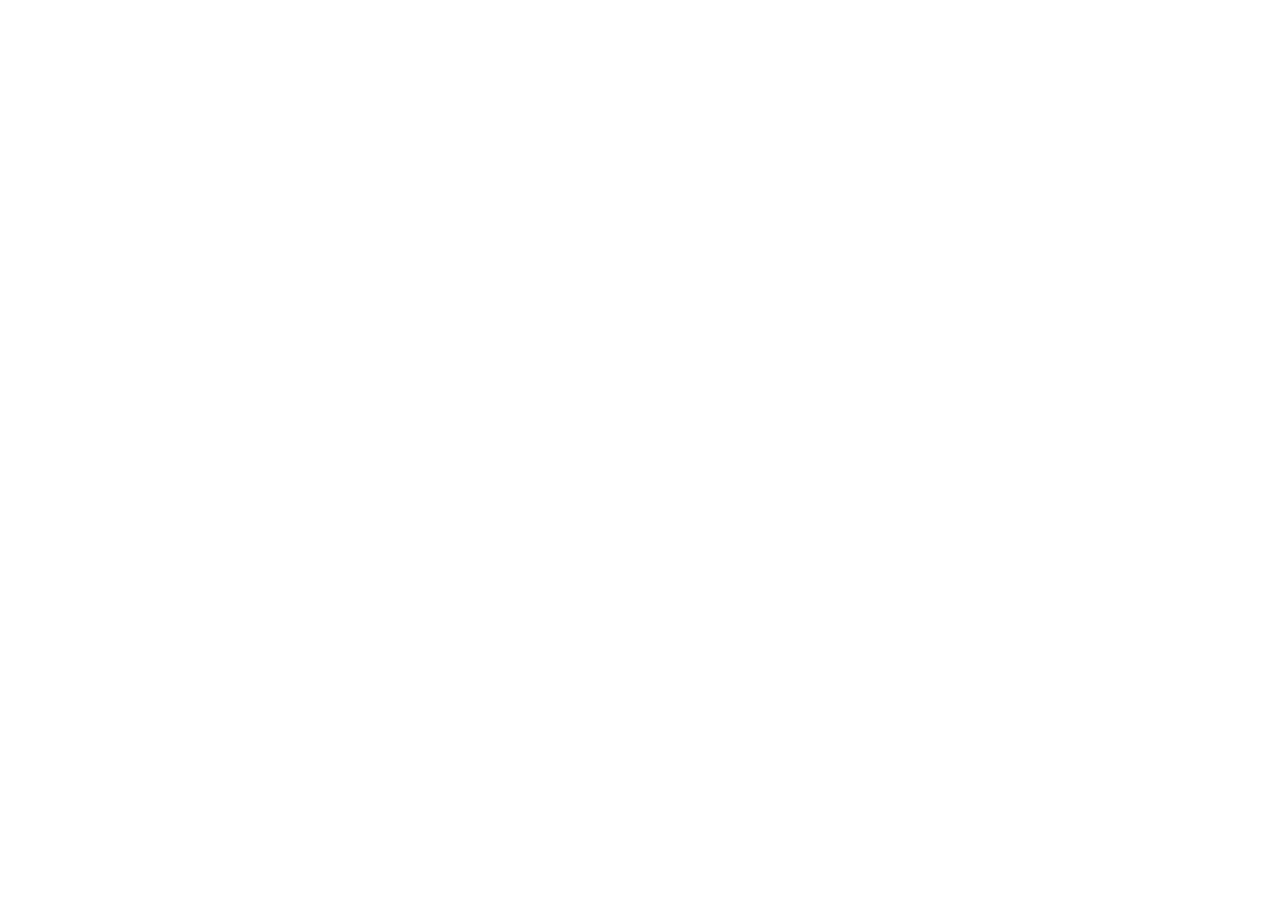
==== index.html @ 534ac26b "Create index.html" ====
<!DOCTYPE html>
<html 语言=zh-CN视口高度单位
:
head 字符集="UTF-8">
<元数据 name="viewport" 内容="width=device-width, initial-scale=1.0">
<标题>26.vg</标题>
<style>
body { font-family:sans-serif; 背景: #080b12; color: #fff; height:100视口高度单位; display:flex; flex-direction:column; justify-content:center; align-items:center; margin:0; text-align:center; }
h1 { 字体 size 按钮 40 像素}sizeButtonbutton 40 像素; 底部 margin: 10像素; }
p { color: #9aa4b8; Bottom margin:30Pixels; Font size:16Pixels; }
.按钮 { padding:12像素 24像素; 边框半径:99像素; 背景: #6ee7ff; color: #000; text-decoration:none; font-weight:bold; cursor:pointer; border:none; font-size:16px}
</style>
</
<body>
<h1>26.vg</h1>
<p>这是你的专属落地页</p >
<按钮 class="按钮" onclick="警报('这是我的微信号：wyp9999')">加我微信</按钮>
</body>
head
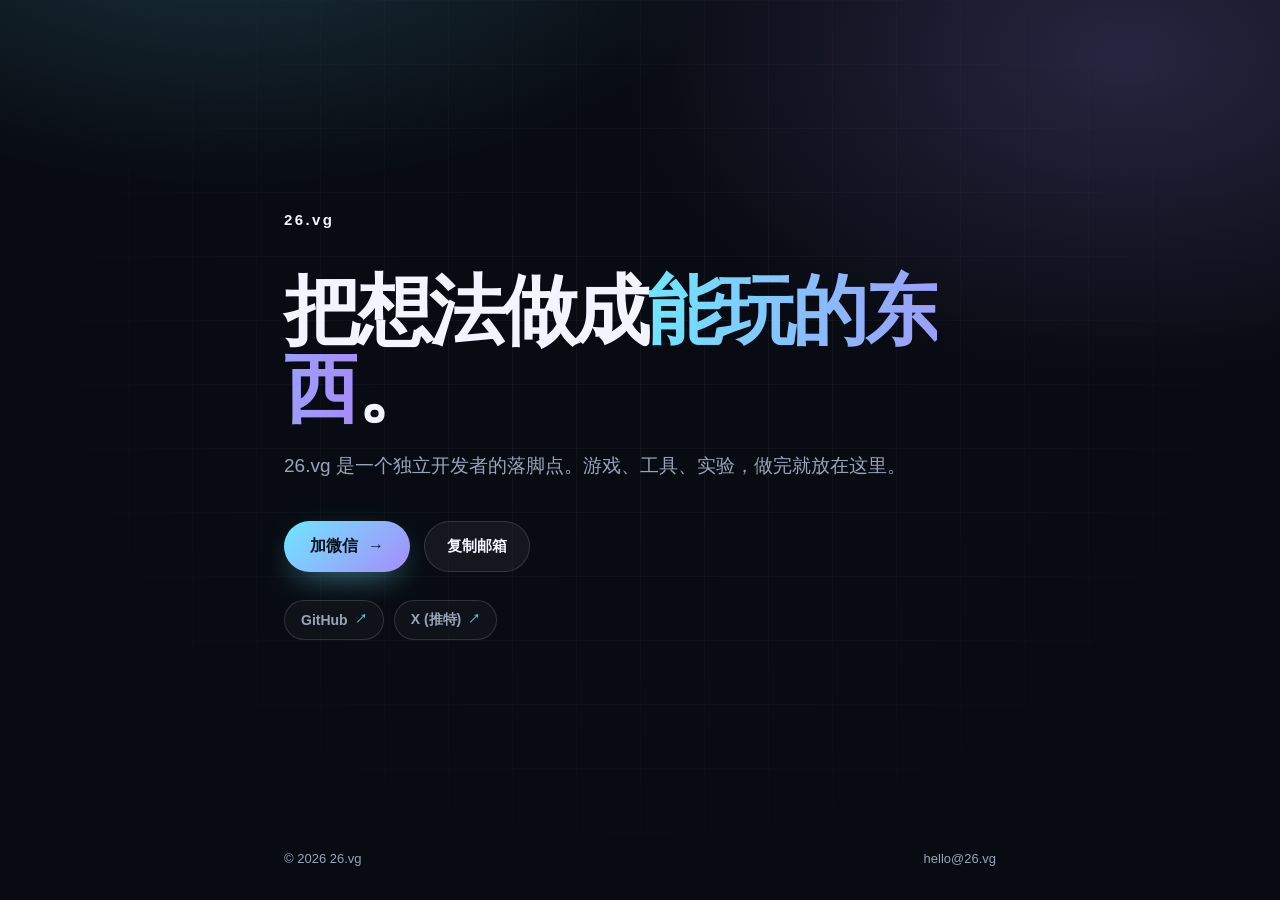
==== commit 6935ab11: "Update index.html" ====
--- a/index.html
+++ b/index.html
@@ -1,19 +1,123 @@
 <!DOCTYPE html>
-<html 语言=zh-CN视口高度单位
-:
-head 字符集="UTF-8">
-<元数据 name="viewport" 内容="width=device-width, initial-scale=1.0">
-<标题>26.vg</标题>
-<style>
-body { font-family:sans-serif; 背景: #080b12; color: #fff; height:100视口高度单位; display:flex; flex-direction:column; justify-content:center; align-items:center; margin:0; text-align:center; }
-h1 { 字体 size 按钮 40 像素}sizeButtonbutton 40 像素; 底部 margin: 10像素; }
-p { color: #9aa4b8; Bottom margin:30Pixels; Font size:16Pixels; }
-.按钮 { padding:12像素 24像素; 边框半径:99像素; 背景: #6ee7ff; color: #000; text-decoration:none; font-weight:bold; cursor:pointer; border:none; font-size:16px}
-</style>
-</
+<html lang="zh-CN">
+<head>
+  <meta charset="UTF-8" />
+  <meta name="viewport" content="width=device-width, initial-scale=1.0" />
+  <title>26.vg</title>
+  <style>
+    :root {
+      --bg: #080b12; --text: #f2f5ff; --muted: #9aa4b8;
+      --line: rgba(255, 255, 255, 0.14); --accent: #6ee7ff; --accent2: #a78bfa;
+    }
+    * { box-sizing: border-box; margin: 0; padding: 0; }
+    html, body { height: 100%; }
+    body {
+      font-family: -apple-system, BlinkMacSystemFont, "Segoe UI", "PingFang SC", "Microsoft YaHei", sans-serif;
+      color: var(--text); background: radial-gradient(900px 520px at 18% -15%, rgba(110, 231, 255, 0.20), transparent 62%), radial-gradient(820px 520px at 88% 6%, rgba(167, 139, 250, 0.20), transparent 62%), var(--bg);
+      min-height: 100vh; display: flex; flex-direction: column;
+    }
+    body::before {
+      content: ""; position: fixed; inset: 0; pointer-events: none;
+      background-image: linear-gradient(rgba(255, 255, 255, 0.035) 1px, transparent 1px), linear-gradient(90deg, rgba(255, 255, 255, 0.035) 1px, transparent 1px);
+      background-size: 64px 64px; mask-image: radial-gradient(ellipse at 50% 40%, #000 20%, transparent 78%);
+      -webkit-mask-image: radial-gradient(ellipse at 50% 40%, #000 20%, transparent 78%);
+    }
+    .page { position: relative; z-index: 1; width: min(760px, 100%); margin: auto; padding: 40px 24px; display: flex; flex-direction: column; align-items: flex-start; }
+    .brand { font-size: 15px; font-weight: 700; letter-spacing: 0.16em; color: var(--muted); margin-bottom: 44px; animation: rise 0.7s ease both; }
+    .brand b { color: var(--text); }
+    h1 { font-size: clamp(38px, 8vw, 76px); line-height: 1.02; letter-spacing: -0.045em; font-weight: 850; margin-bottom: 22px; max-width: 15em; animation: rise 0.7s 0.06s ease both; }
+    h1 em { font-style: normal; background: linear-gradient(96deg, var(--accent), var(--accent2)); -webkit-background-clip: text; background-clip: text; color: transparent; }
+    .lead { font-size: clamp(16px, 2.3vw, 19px); line-height: 1.75; color: var(--muted); max-width: 34em; margin-bottom: 38px; animation: rise 0.7s 0.12s ease both; }
+    .cta { display: flex; flex-wrap: wrap; align-items: center; gap: 14px; animation: rise 0.7s 0.18s ease both; }
+    .btn-main { display: inline-flex; align-items: center; gap: 10px; padding: 15px 26px; border-radius: 999px; font-size: 16px; font-weight: 700; color: #071018; text-decoration: none; border: none; cursor: pointer; font-family: inherit; background: linear-gradient(135deg, var(--accent), var(--accent2)); box-shadow: 0 12px 34px -12px rgba(110, 231, 255, 0.6); transition: transform 0.2s ease; }
+    .btn-main:hover { transform: translateY(-2px); }
+    .btn-ghost { display: inline-flex; align-items: center; gap: 8px; padding: 15px 22px; border-radius: 999px; font-size: 15px; font-weight: 600; color: var(--text); background: rgba(255, 255, 255, 0.05); border: 1px solid var(--line); cursor: pointer; font-family: inherit; transition: background 0.2s ease; }
+    .links { display: flex; flex-wrap: wrap; gap: 10px; margin-top: 28px; animation: rise 0.7s 0.24s ease both; }
+    .link { display: inline-flex; align-items: center; gap: 7px; padding: 10px 16px; border-radius: 999px; font-size: 14px; font-weight: 600; color: var(--muted); text-decoration: none; border: 1px solid var(--line); background: rgba(255, 255, 255, 0.03); transition: 0.2s; }
+    .link:hover { color: var(--text); border-color: rgba(110, 231, 255, 0.45); transform: translateY(-2px); }
+    .link i { font-style: normal; font-size: 12px; color: var(--accent); opacity: 0.85; }
+    .foot { position: relative; z-index: 1; width: min(760px, 100%); margin: 0 auto; padding: 0 24px 34px; display: flex; justify-content: space-between; gap: 12px; flex-wrap: wrap; font-size: 13px; color: var(--muted); animation: rise 0.7s 0.3s ease both; }
+    .foot a { color: var(--muted); text-decoration: none; }
+    .modal { position: fixed; inset: 0; z-index: 50; display: grid; place-items: center; padding: 24px; }
+    .modal[hidden] { display: none; }
+    .modal-backdrop { position: absolute; inset: 0; background: rgba(4, 7, 12, 0.72); backdrop-filter: blur(10px); opacity: 0; transition: opacity 0.22s ease; }
+    .modal-card { position: relative; width: min(340px, 100%); padding: 26px 24px 22px; border-radius: 24px; border: 1px solid var(--line); background: linear-gradient(180deg, rgba(255, 255, 255, 0.10), rgba(255, 255, 255, 0.045)); box-shadow: 0 40px 90px -30px rgba(0, 0, 0, 0.9); text-align: center; opacity: 0; transform: translateY(12px) scale(0.97); transition: 0.22s; }
+    .modal.open .modal-backdrop { opacity: 1; }
+    .modal.open .modal-card { opacity: 1; transform: none; }
+    .modal-close { position: absolute; top: 12px; right: 12px; width: 34px; height: 34px; display: grid; place-items: center; border-radius: 50%; border: 1px solid var(--line); background: rgba(255, 255, 255, 0.06); color: var(--muted); cursor: pointer; }
+    .modal-card h2 { font-size: 18px; font-weight: 750; margin-bottom: 6px; }
+    .modal-tip { font-size: 13px; color: var(--muted); margin-bottom: 18px; }
+    .fake-qr { width: 100%; aspect-ratio: 1 / 1; border-radius: 16px; background: rgba(0,0,0,0.2); border: 1px dashed rgba(255,255,255,0.2); display: flex; align-items: center; justify-content: center; color: var(--muted); font-size: 13px; margin-bottom: 16px; padding: 20px; text-align: center; }
+    .wechat-id { display: flex; align-items: center; justify-content: space-between; gap: 10px; background: rgba(0,0,0,0.3); padding: 10px 16px; border-radius: 12px; border: 1px solid var(--line); }
+    .wechat-id span { font-family: monospace; color: var(--text); font-size: 15px; font-weight: bold; }
+    .wechat-id button { padding: 6px 12px; border-radius: 99px; border: none; background: var(--accent); color: #000; font-size: 12px; font-weight: bold; cursor: pointer; }
+    @keyframes rise { from { opacity: 0; transform: translateY(14px); } to { opacity: 1; transform: translateY(0); } }
+    @media (max-width: 560px) {
+      .page { padding: 32px 20px; } .brand { margin-bottom: 32px; } .cta { width: 100%; flex-direction: column; align-items: stretch; } .btn-main, .btn-ghost { justify-content: center; }
+    }
+  </style>
+</head>
 <body>
-<h1>26.vg</h1>
-<p>这是你的专属落地页</p >
-<按钮 class="按钮" onclick="警报('这是我的微信号：wyp9999')">加我微信</按钮>
+  <main class="page">
+    <div class="brand"><b>26.vg</b></div>
+    <h1>把想法做成<em>能玩的东西</em>。</h1>
+    <p class="lead">26.vg 是一个独立开发者的落脚点。游戏、工具、实验，做完就放在这里。</p>
+    <div class="cta">
+      <button class="btn-main" id="openWechat" type="button">加微信 <span>→</span></button>
+      <button class="btn-ghost" id="copyEmail" type="button">复制邮箱</button>
+    </div>
+    <nav class="links">
+      <a class="link" href="https://github.com/wyp9999" target="_blank">GitHub <i>↗</i></a>
+      <a class="link" href="https://x.com/" target="_blank">X (推特) <i>↗</i></a>
+    </nav>
+  </main>
+  
+  <footer class="foot">
+    <div>© <span id="year"></span> 26.vg</div>
+    <div><a href="mailto:hello@26.vg">hello@26.vg</a></div>
+  </footer>
+
+  <div class="modal" id="wechatModal" hidden>
+    <div class="modal-backdrop" data-close></div>
+    <div class="modal-card" role="dialog" aria-modal="true" tabindex="-1">
+      <button class="modal-close" type="button" data-close aria-label="关闭">✕</button>
+      <h2>加我微信</h2>
+      <p class="modal-tip">备注「26.vg」</p>
+      <div class="fake-qr">二维码占位<br>以后可以换成图片</div>
+      <div class="wechat-id">
+        <span>wyp9999</span> 
+        <button type="button" id="copyWechat">复制</button>
+      </div>
+    </div>
+  </div>
+
+  <script>
+    async function copyText(text) {
+      try { await navigator.clipboard.writeText(text); return true; } 
+      catch { const ta = document.createElement("textarea"); ta.value = text; document.body.appendChild(ta); ta.select(); document.execCommand("copy"); ta.remove(); return true; }
+    }
+    document.getElementById("year").textContent = new Date().getFullYear();
+    document.getElementById("copyEmail").addEventListener("click", async function () {
+      await copyText("hello@26.vg");
+      const old = this.textContent; this.textContent = "已复制 ✓";
+      setTimeout(() => this.textContent = old, 1500);
+    });
+    const modal = document.getElementById("wechatModal");
+    const card = modal.querySelector(".modal-card");
+    document.getElementById("openWechat").addEventListener("click", () => {
+      modal.hidden = false; document.body.style.overflow = "hidden";
+      requestAnimationFrame(() => modal.classList.add("open"));
+      card.focus();
+    });
+    modal.querySelectorAll("[data-close]").forEach(el => el.addEventListener("click", () => {
+      modal.classList.remove("open"); document.body.style.overflow = "";
+      setTimeout(() => modal.hidden = true, 220);
+    }));
+    document.getElementById("copyWechat").addEventListener("click", async function () {
+      await copyText("wyp9999");
+      const old = this.textContent; this.textContent = "已复制";
+      setTimeout(() => this.textContent = old, 1500);
+    });
+  </script>
 </body>
-head
+</html>
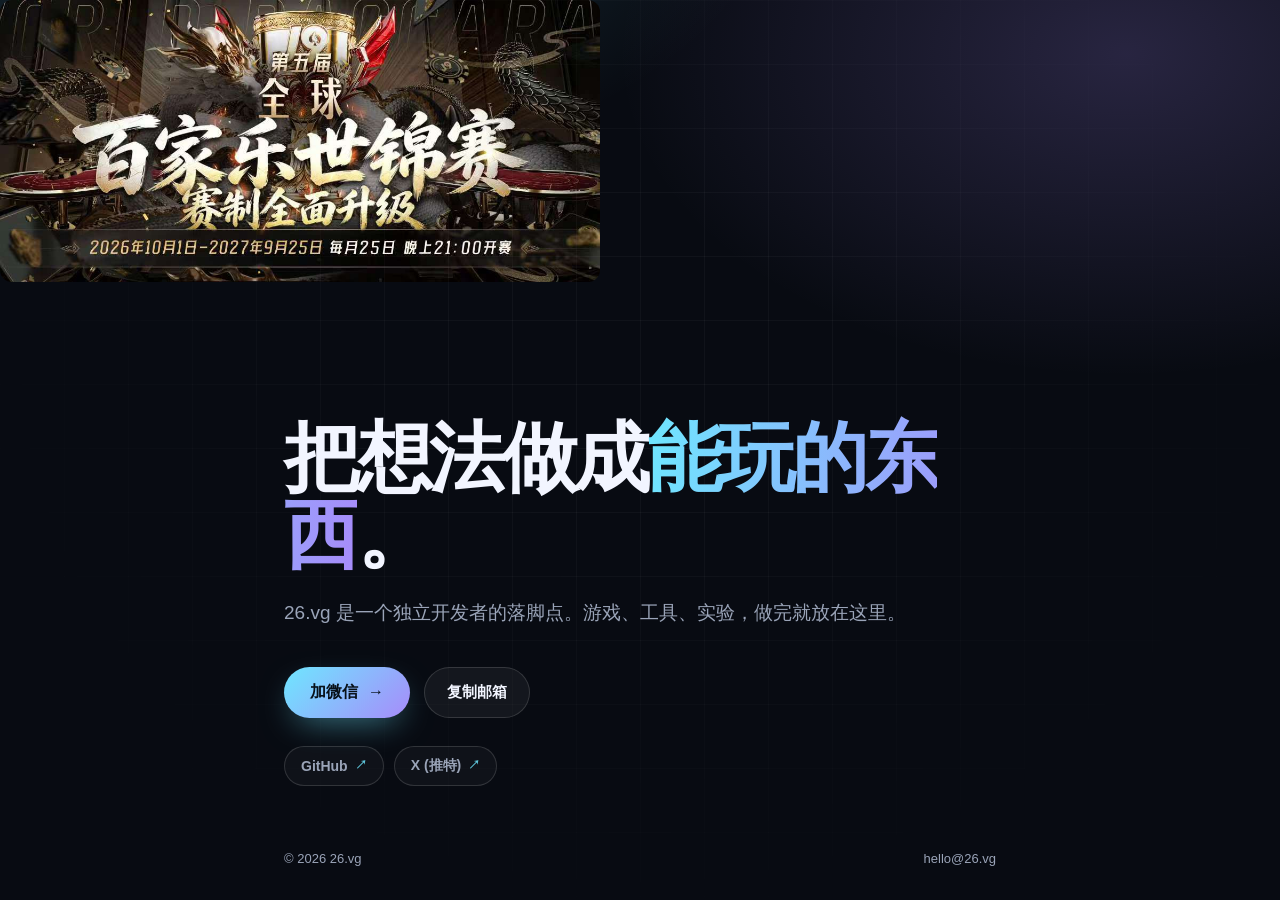
==== commit 2ec1445d: "Update index.html" ====
--- a/index.html
+++ b/index.html
@@ -1,6 +1,10 @@
 <!DOCTYPE html>
 <html lang="zh-CN">
 <head>
+  <!-- 这是你刚上传的图片，点击会跳转 -->
+<a href="http://www.968j9.com" target="_blank">
+  <img src="banner.jpg" alt="J9娱乐" style="width: 100%; max-width: 600px; border-radius: 12px; margin-bottom: 24px;">
+</a>
   <meta charset="UTF-8" />
   <meta name="viewport" content="width=device-width, initial-scale=1.0" />
   <title>26.vg</title>
@@ -59,7 +63,7 @@
 </head>
 <body>
   <main class="page">
-    <div class="brand"><b>26.vg</b></div>
+    <div class="brand"><b></b></div>
     <h1>把想法做成<em>能玩的东西</em>。</h1>
     <p class="lead">26.vg 是一个独立开发者的落脚点。游戏、工具、实验，做完就放在这里。</p>
     <div class="cta">
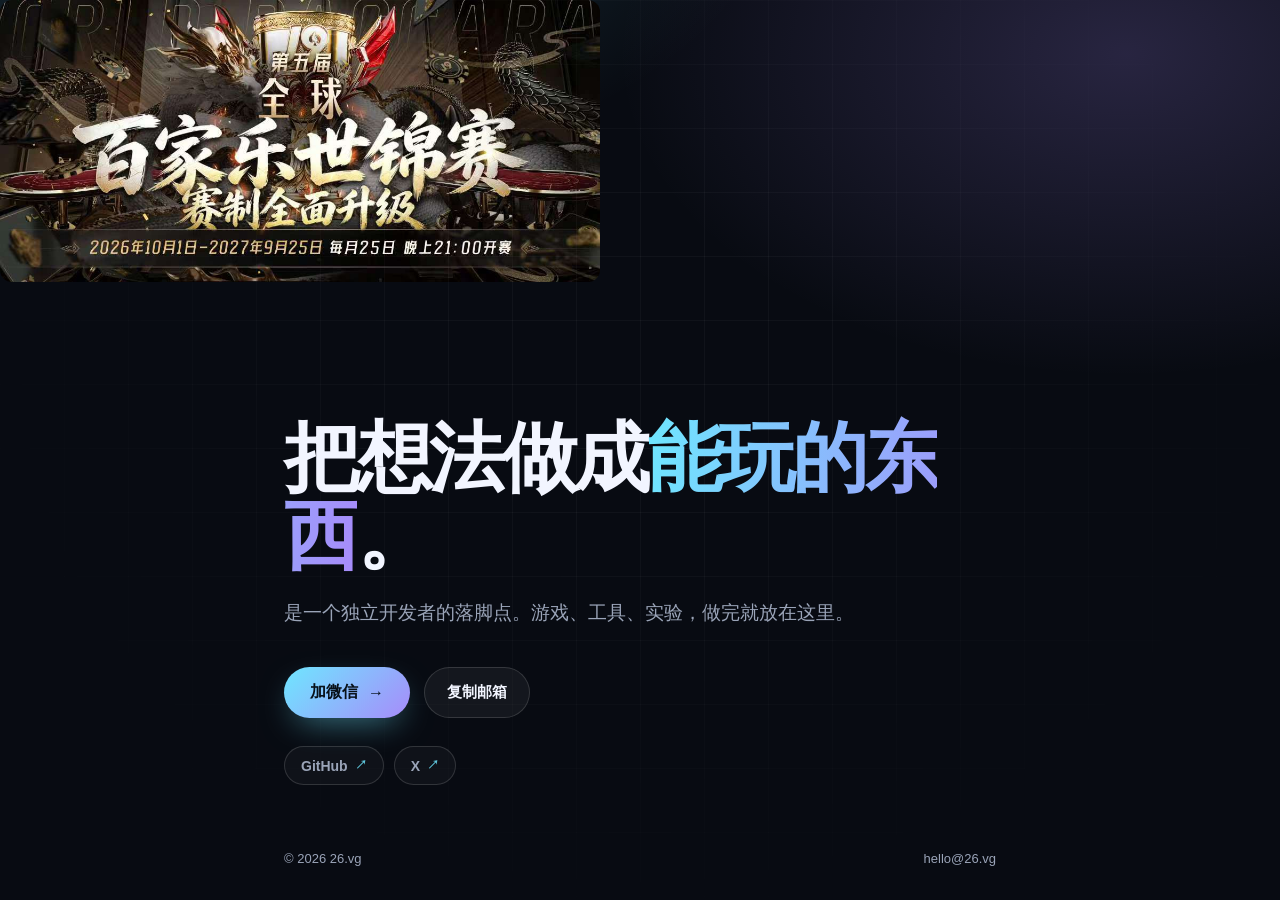
==== commit e8b2e01c: "Update index.html" ====
--- a/index.html
+++ b/index.html
@@ -65,14 +65,14 @@
   <main class="page">
     <div class="brand"><b></b></div>
     <h1>把想法做成<em>能玩的东西</em>。</h1>
-    <p class="lead">26.vg 是一个独立开发者的落脚点。游戏、工具、实验，做完就放在这里。</p>
+    <p class="lead">是一个独立开发者的落脚点。游戏、工具、实验，做完就放在这里。</p>
     <div class="cta">
       <button class="btn-main" id="openWechat" type="button">加微信 <span>→</span></button>
       <button class="btn-ghost" id="copyEmail" type="button">复制邮箱</button>
     </div>
     <nav class="links">
       <a class="link" href="https://github.com/wyp9999" target="_blank">GitHub <i>↗</i></a>
-      <a class="link" href="https://x.com/" target="_blank">X (推特) <i>↗</i></a>
+      <a class="link" href="https://x.com/" target="_blank">X <i>↗</i></a>
     </nav>
   </main>
   
@@ -85,11 +85,11 @@
     <div class="modal-backdrop" data-close></div>
     <div class="modal-card" role="dialog" aria-modal="true" tabindex="-1">
       <button class="modal-close" type="button" data-close aria-label="关闭">✕</button>
-      <h2>加我微信</h2>
-      <p class="modal-tip">备注「26.vg」</p>
+      <h2>GT</h2>
+      <p class="modal-tip">」</p>
       <div class="fake-qr">二维码占位<br>以后可以换成图片</div>
       <div class="wechat-id">
-        <span>wyp9999</span> 
+        <span>GT@PAj9-1</span> 
         <button type="button" id="copyWechat">复制</button>
       </div>
     </div>
@@ -118,7 +118,7 @@
       setTimeout(() => modal.hidden = true, 220);
     }));
     document.getElementById("copyWechat").addEventListener("click", async function () {
-      await copyText("wyp9999");
+      await copyText("");
       const old = this.textContent; this.textContent = "已复制";
       setTimeout(() => this.textContent = old, 1500);
     });
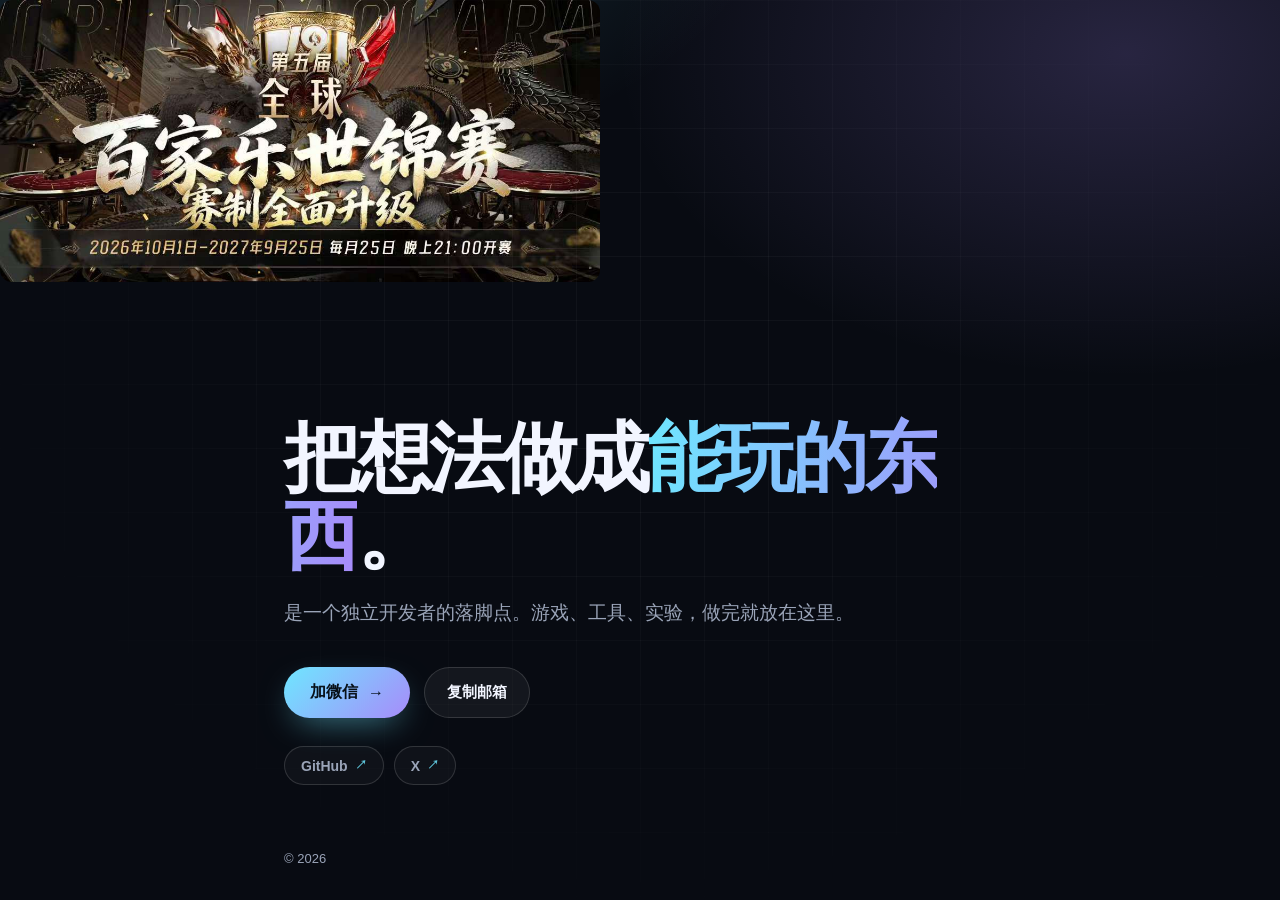
==== commit a4f387e9: "Update index.html" ====
--- a/index.html
+++ b/index.html
@@ -7,7 +7,7 @@
 </a>
   <meta charset="UTF-8" />
   <meta name="viewport" content="width=device-width, initial-scale=1.0" />
-  <title>26.vg</title>
+  <title></title>
   <style>
     :root {
       --bg: #080b12; --text: #f2f5ff; --muted: #9aa4b8;
@@ -77,8 +77,8 @@
   </main>
   
   <footer class="foot">
-    <div>© <span id="year"></span> 26.vg</div>
-    <div><a href="mailto:hello@26.vg">hello@26.vg</a></div>
+    <div>© <span id="year"></span> </div>
+    <div><a href="mailto:hello@26.vg"></a></div>
   </footer>
 
   <div class="modal" id="wechatModal" hidden>
@@ -102,7 +102,7 @@
     }
     document.getElementById("year").textContent = new Date().getFullYear();
     document.getElementById("copyEmail").addEventListener("click", async function () {
-      await copyText("hello@26.vg");
+      await copyText("hello@");
       const old = this.textContent; this.textContent = "已复制 ✓";
       setTimeout(() => this.textContent = old, 1500);
     });
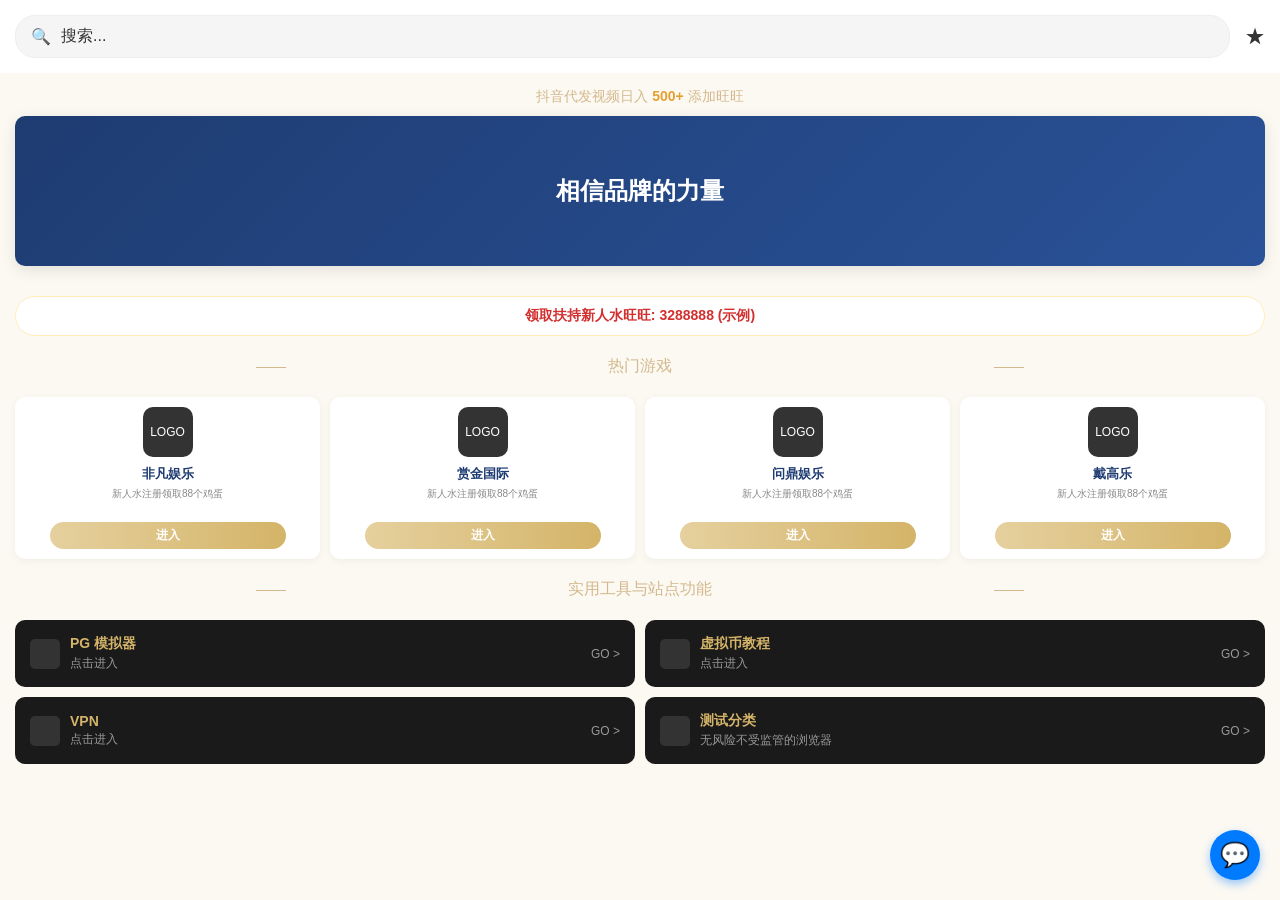
==== commit d79a89f2: "Update index.html" ====
--- a/index.html
+++ b/index.html
@@ -1,127 +1,320 @@
 <!DOCTYPE html>
 <html lang="zh-CN">
 <head>
-  <!-- 这是你刚上传的图片，点击会跳转 -->
-<a href="http://www.968j9.com" target="_blank">
-  <img src="banner.jpg" alt="J9娱乐" style="width: 100%; max-width: 600px; border-radius: 12px; margin-bottom: 24px;">
-</a>
-  <meta charset="UTF-8" />
-  <meta name="viewport" content="width=device-width, initial-scale=1.0" />
-  <title></title>
-  <style>
-    :root {
-      --bg: #080b12; --text: #f2f5ff; --muted: #9aa4b8;
-      --line: rgba(255, 255, 255, 0.14); --accent: #6ee7ff; --accent2: #a78bfa;
-    }
-    * { box-sizing: border-box; margin: 0; padding: 0; }
-    html, body { height: 100%; }
-    body {
-      font-family: -apple-system, BlinkMacSystemFont, "Segoe UI", "PingFang SC", "Microsoft YaHei", sans-serif;
-      color: var(--text); background: radial-gradient(900px 520px at 18% -15%, rgba(110, 231, 255, 0.20), transparent 62%), radial-gradient(820px 520px at 88% 6%, rgba(167, 139, 250, 0.20), transparent 62%), var(--bg);
-      min-height: 100vh; display: flex; flex-direction: column;
-    }
-    body::before {
-      content: ""; position: fixed; inset: 0; pointer-events: none;
-      background-image: linear-gradient(rgba(255, 255, 255, 0.035) 1px, transparent 1px), linear-gradient(90deg, rgba(255, 255, 255, 0.035) 1px, transparent 1px);
-      background-size: 64px 64px; mask-image: radial-gradient(ellipse at 50% 40%, #000 20%, transparent 78%);
-      -webkit-mask-image: radial-gradient(ellipse at 50% 40%, #000 20%, transparent 78%);
-    }
-    .page { position: relative; z-index: 1; width: min(760px, 100%); margin: auto; padding: 40px 24px; display: flex; flex-direction: column; align-items: flex-start; }
-    .brand { font-size: 15px; font-weight: 700; letter-spacing: 0.16em; color: var(--muted); margin-bottom: 44px; animation: rise 0.7s ease both; }
-    .brand b { color: var(--text); }
-    h1 { font-size: clamp(38px, 8vw, 76px); line-height: 1.02; letter-spacing: -0.045em; font-weight: 850; margin-bottom: 22px; max-width: 15em; animation: rise 0.7s 0.06s ease both; }
-    h1 em { font-style: normal; background: linear-gradient(96deg, var(--accent), var(--accent2)); -webkit-background-clip: text; background-clip: text; color: transparent; }
-    .lead { font-size: clamp(16px, 2.3vw, 19px); line-height: 1.75; color: var(--muted); max-width: 34em; margin-bottom: 38px; animation: rise 0.7s 0.12s ease both; }
-    .cta { display: flex; flex-wrap: wrap; align-items: center; gap: 14px; animation: rise 0.7s 0.18s ease both; }
-    .btn-main { display: inline-flex; align-items: center; gap: 10px; padding: 15px 26px; border-radius: 999px; font-size: 16px; font-weight: 700; color: #071018; text-decoration: none; border: none; cursor: pointer; font-family: inherit; background: linear-gradient(135deg, var(--accent), var(--accent2)); box-shadow: 0 12px 34px -12px rgba(110, 231, 255, 0.6); transition: transform 0.2s ease; }
-    .btn-main:hover { transform: translateY(-2px); }
-    .btn-ghost { display: inline-flex; align-items: center; gap: 8px; padding: 15px 22px; border-radius: 999px; font-size: 15px; font-weight: 600; color: var(--text); background: rgba(255, 255, 255, 0.05); border: 1px solid var(--line); cursor: pointer; font-family: inherit; transition: background 0.2s ease; }
-    .links { display: flex; flex-wrap: wrap; gap: 10px; margin-top: 28px; animation: rise 0.7s 0.24s ease both; }
-    .link { display: inline-flex; align-items: center; gap: 7px; padding: 10px 16px; border-radius: 999px; font-size: 14px; font-weight: 600; color: var(--muted); text-decoration: none; border: 1px solid var(--line); background: rgba(255, 255, 255, 0.03); transition: 0.2s; }
-    .link:hover { color: var(--text); border-color: rgba(110, 231, 255, 0.45); transform: translateY(-2px); }
-    .link i { font-style: normal; font-size: 12px; color: var(--accent); opacity: 0.85; }
-    .foot { position: relative; z-index: 1; width: min(760px, 100%); margin: 0 auto; padding: 0 24px 34px; display: flex; justify-content: space-between; gap: 12px; flex-wrap: wrap; font-size: 13px; color: var(--muted); animation: rise 0.7s 0.3s ease both; }
-    .foot a { color: var(--muted); text-decoration: none; }
-    .modal { position: fixed; inset: 0; z-index: 50; display: grid; place-items: center; padding: 24px; }
-    .modal[hidden] { display: none; }
-    .modal-backdrop { position: absolute; inset: 0; background: rgba(4, 7, 12, 0.72); backdrop-filter: blur(10px); opacity: 0; transition: opacity 0.22s ease; }
-    .modal-card { position: relative; width: min(340px, 100%); padding: 26px 24px 22px; border-radius: 24px; border: 1px solid var(--line); background: linear-gradient(180deg, rgba(255, 255, 255, 0.10), rgba(255, 255, 255, 0.045)); box-shadow: 0 40px 90px -30px rgba(0, 0, 0, 0.9); text-align: center; opacity: 0; transform: translateY(12px) scale(0.97); transition: 0.22s; }
-    .modal.open .modal-backdrop { opacity: 1; }
-    .modal.open .modal-card { opacity: 1; transform: none; }
-    .modal-close { position: absolute; top: 12px; right: 12px; width: 34px; height: 34px; display: grid; place-items: center; border-radius: 50%; border: 1px solid var(--line); background: rgba(255, 255, 255, 0.06); color: var(--muted); cursor: pointer; }
-    .modal-card h2 { font-size: 18px; font-weight: 750; margin-bottom: 6px; }
-    .modal-tip { font-size: 13px; color: var(--muted); margin-bottom: 18px; }
-    .fake-qr { width: 100%; aspect-ratio: 1 / 1; border-radius: 16px; background: rgba(0,0,0,0.2); border: 1px dashed rgba(255,255,255,0.2); display: flex; align-items: center; justify-content: center; color: var(--muted); font-size: 13px; margin-bottom: 16px; padding: 20px; text-align: center; }
-    .wechat-id { display: flex; align-items: center; justify-content: space-between; gap: 10px; background: rgba(0,0,0,0.3); padding: 10px 16px; border-radius: 12px; border: 1px solid var(--line); }
-    .wechat-id span { font-family: monospace; color: var(--text); font-size: 15px; font-weight: bold; }
-    .wechat-id button { padding: 6px 12px; border-radius: 99px; border: none; background: var(--accent); color: #000; font-size: 12px; font-weight: bold; cursor: pointer; }
-    @keyframes rise { from { opacity: 0; transform: translateY(14px); } to { opacity: 1; transform: translateY(0); } }
-    @media (max-width: 560px) {
-      .page { padding: 32px 20px; } .brand { margin-bottom: 32px; } .cta { width: 100%; flex-direction: column; align-items: stretch; } .btn-main, .btn-ghost { justify-content: center; }
-    }
-  </style>
+    <meta charset="UTF-8">
+    <meta name="viewport" content="width=device-width, initial-scale=1.0">
+    <title>导航站布局示例</title>
+    <style>
+        /* 基础重置与全局样式 */
+        * {
+            box-sizing: border-box;
+            margin: 0;
+            padding: 0;
+            font-family: -apple-system, BlinkMacSystemFont, "Segoe UI", Roboto, "Helvetica Neue", Arial, sans-serif;
+        }
+        body {
+            background-color: #fcf9f2; /* 浅米色背景 */
+            color: #333;
+            padding-bottom: 50px;
+        }
+
+        /* 顶部搜索栏模拟 */
+        .top-bar {
+            display: flex;
+            align-items: center;
+            padding: 15px;
+            background: #fff;
+            position: sticky;
+            top: 0;
+            z-index: 100;
+        }
+        .search-box {
+            flex: 1;
+            background: #f5f5f5;
+            border-radius: 20px;
+            padding: 10px 15px;
+            display: flex;
+            align-items: center;
+            border: 1px solid #eee;
+        }
+        .search-box span { color: #999; margin-right: 10px; }
+
+        /* 顶部跑马灯/Banner区域 */
+        .banner-section {
+            padding: 15px;
+            text-align: center;
+        }
+        .banner-text {
+            color: #d4b98e;
+            font-size: 14px;
+            margin-bottom: 10px;
+        }
+        .banner-text strong { color: #e5a032; }
+        .main-banner {
+            width: 100%;
+            border-radius: 10px;
+            background: linear-gradient(135deg, #1e3c72 0%, #2a5298 100%); /* 模拟图片背景 */
+            height: 150px;
+            display: flex;
+            align-items: center;
+            justify-content: center;
+            color: #fff;
+            font-size: 24px;
+            font-weight: bold;
+            box-shadow: 0 4px 15px rgba(0,0,0,0.1);
+        }
+
+        /* 领奖横幅 */
+        .promo-bar {
+            margin: 15px;
+            background: #fff;
+            border-radius: 20px;
+            padding: 10px;
+            text-align: center;
+            color: #d32f2f;
+            font-weight: bold;
+            font-size: 14px;
+            border: 1px solid #ffeeba;
+        }
+
+        /* 分割线标题 */
+        .section-title {
+            text-align: center;
+            color: #d4b98e;
+            font-size: 16px;
+            margin: 20px 0;
+            position: relative;
+        }
+        .section-title::before, .section-title::after {
+            content: "";
+            position: absolute;
+            top: 50%;
+            width: 30px;
+            height: 1px;
+            background: #d4b98e;
+        }
+        .section-title::before { left: 20%; }
+        .section-title::after { right: 20%; }
+
+        /* 核心卡片网格布局 (CSS Grid) */
+        .card-grid {
+            display: grid;
+            grid-template-columns: repeat(4, 1fr); /* 默认4列 */
+            gap: 10px;
+            padding: 0 15px;
+        }
+
+        /* 卡片样式 */
+        .card {
+            background: #fff;
+            border-radius: 10px;
+            padding: 10px 5px;
+            display: flex;
+            flex-direction: column;
+            align-items: center;
+            text-align: center;
+            box-shadow: 0 2px 8px rgba(0,0,0,0.05);
+            transition: transform 0.2s;
+        }
+        .card:hover { transform: translateY(-3px); }
+        
+        .card-icon {
+            width: 50px;
+            height: 50px;
+            border-radius: 10px;
+            background-color: #333; /* 占位符，实际应为img */
+            margin-bottom: 8px;
+            display: flex;
+            justify-content: center;
+            align-items: center;
+            color: white;
+            font-size: 12px;
+            overflow: hidden;
+        }
+        .card-icon img { width: 100%; height: 100%; object-fit: cover; }
+        
+        .card-title {
+            font-size: 13px;
+            font-weight: bold;
+            margin-bottom: 5px;
+            color: #1e3c72;
+        }
+        
+        .card-desc {
+            font-size: 10px;
+            color: #888;
+            margin-bottom: 10px;
+            line-height: 1.2;
+            height: 24px; /* 固定高度保持对齐 */
+            overflow: hidden;
+        }
+
+        .card-btn {
+            background: linear-gradient(to right, #e5d09e, #d4b468);
+            color: #fff;
+            border: none;
+            border-radius: 15px;
+            padding: 5px 0;
+            width: 80%;
+            font-size: 12px;
+            cursor: pointer;
+            font-weight: bold;
+        }
+
+        /* 底部功能块布局 (两列) */
+        .tools-grid {
+            display: grid;
+            grid-template-columns: repeat(2, 1fr);
+            gap: 10px;
+            padding: 0 15px;
+        }
+        .tool-card {
+            background: #1a1a1a;
+            color: #fff;
+            border-radius: 10px;
+            padding: 15px;
+            display: flex;
+            align-items: center;
+            justify-content: space-between;
+            cursor: pointer;
+        }
+        .tool-card .icon {
+            width: 30px; height: 30px; background: #333; border-radius: 5px; margin-right: 10px;
+        }
+        .tool-info h4 { font-size: 14px; margin-bottom: 2px; color: #d4b468;}
+        .tool-info p { font-size: 12px; color: #999; }
+        .go-arrow { font-size: 12px; color: #999; }
+
+        /* 悬浮按钮 */
+        .float-btn {
+            position: fixed;
+            bottom: 20px;
+            right: 20px;
+            width: 50px;
+            height: 50px;
+            background: #007bff;
+            border-radius: 50%;
+            display: flex;
+            align-items: center;
+            justify-content: center;
+            color: white;
+            font-size: 24px;
+            box-shadow: 0 4px 10px rgba(0,123,255,0.4);
+            cursor: pointer;
+        }
+
+        /* 响应式设计：手机屏幕适配 (小于768px) */
+        @media (max-width: 768px) {
+            .card-grid {
+                grid-template-columns: repeat(2, 1fr); /* 手机端变为2列 */
+            }
+            .section-title::before, .section-title::after {
+                width: 15%;
+            }
+        }
+    </style>
 </head>
 <body>
-  <main class="page">
-    <div class="brand"><b></b></div>
-    <h1>把想法做成<em>能玩的东西</em>。</h1>
-    <p class="lead">是一个独立开发者的落脚点。游戏、工具、实验，做完就放在这里。</p>
-    <div class="cta">
-      <button class="btn-main" id="openWechat" type="button">加微信 <span>→</span></button>
-      <button class="btn-ghost" id="copyEmail" type="button">复制邮箱</button>
-    </div>
-    <nav class="links">
-      <a class="link" href="https://github.com/wyp9999" target="_blank">GitHub <i>↗</i></a>
-      <a class="link" href="https://x.com/" target="_blank">X <i>↗</i></a>
-    </nav>
-  </main>
-  
-  <footer class="foot">
-    <div>© <span id="year"></span> </div>
-    <div><a href="mailto:hello@26.vg"></a></div>
-  </footer>
-
-  <div class="modal" id="wechatModal" hidden>
-    <div class="modal-backdrop" data-close></div>
-    <div class="modal-card" role="dialog" aria-modal="true" tabindex="-1">
-      <button class="modal-close" type="button" data-close aria-label="关闭">✕</button>
-      <h2>GT</h2>
-      <p class="modal-tip">」</p>
-      <div class="fake-qr">二维码占位<br>以后可以换成图片</div>
-      <div class="wechat-id">
-        <span>GT@PAj9-1</span> 
-        <button type="button" id="copyWechat">复制</button>
-      </div>
-    </div>
-  </div>
-
-  <script>
-    async function copyText(text) {
-      try { await navigator.clipboard.writeText(text); return true; } 
-      catch { const ta = document.createElement("textarea"); ta.value = text; document.body.appendChild(ta); ta.select(); document.execCommand("copy"); ta.remove(); return true; }
-    }
-    document.getElementById("year").textContent = new Date().getFullYear();
-    document.getElementById("copyEmail").addEventListener("click", async function () {
-      await copyText("hello@");
-      const old = this.textContent; this.textContent = "已复制 ✓";
-      setTimeout(() => this.textContent = old, 1500);
-    });
-    const modal = document.getElementById("wechatModal");
-    const card = modal.querySelector(".modal-card");
-    document.getElementById("openWechat").addEventListener("click", () => {
-      modal.hidden = false; document.body.style.overflow = "hidden";
-      requestAnimationFrame(() => modal.classList.add("open"));
-      card.focus();
-    });
-    modal.querySelectorAll("[data-close]").forEach(el => el.addEventListener("click", () => {
-      modal.classList.remove("open"); document.body.style.overflow = "";
-      setTimeout(() => modal.hidden = true, 220);
-    }));
-    document.getElementById("copyWechat").addEventListener("click", async function () {
-      await copyText("");
-      const old = this.textContent; this.textContent = "已复制";
-      setTimeout(() => this.textContent = old, 1500);
-    });
-  </script>
+
+    <!-- 搜索栏 -->
+    <div class="top-bar">
+        <div class="search-box">
+            <span>🔍</span> 搜索...
+        </div>
+        <div style="margin-left: 15px; font-size: 20px;">★</div>
+    </div>
+
+    <!-- Banner 区域 -->
+    <div class="banner-section">
+        <div class="banner-text">抖音代发视频日入 <strong>500+</strong> 添加旺旺</div>
+        <div class="main-banner">
+            相信品牌的力量
+        </div>
+    </div>
+
+    <!-- 横幅公告 -->
+    <div class="promo-bar">
+        领取扶持新人水旺旺: 3288888 (示例)
+    </div>
+
+    <!-- 游戏网格区块 -->
+    <div class="section-title">热门游戏</div>
+    <div class="card-grid">
+        <!-- 第一张卡片示例 -->
+        <div class="card">
+            <div class="card-icon">LOGO</div>
+            <div class="card-title">非凡娱乐</div>
+            <div class="card-desc">新人水注册领取88个鸡蛋</div>
+            <button class="card-btn">进入</button>
+        </div>
+        <!-- 复制卡片，这里为了演示复制了3个 -->
+        <div class="card">
+            <div class="card-icon">LOGO</div>
+            <div class="card-title">赏金国际</div>
+            <div class="card-desc">新人水注册领取88个鸡蛋</div>
+            <button class="card-btn">进入</button>
+        </div>
+        <div class="card">
+            <div class="card-icon">LOGO</div>
+            <div class="card-title">问鼎娱乐</div>
+            <div class="card-desc">新人水注册领取88个鸡蛋</div>
+            <button class="card-btn">进入</button>
+        </div>
+        <div class="card">
+            <div class="card-icon">LOGO</div>
+            <div class="card-title">戴高乐</div>
+            <div class="card-desc">新人水注册领取88个鸡蛋</div>
+            <button class="card-btn">进入</button>
+        </div>
+    </div>
+
+    <!-- 底部实用工具 -->
+    <div class="section-title">实用工具与站点功能</div>
+    <div class="tools-grid">
+        <div class="tool-card">
+            <div style="display:flex; align-items:center;">
+                <div class="icon"></div>
+                <div class="tool-info">
+                    <h4>PG 模拟器</h4>
+                    <p>点击进入</p>
+                </div>
+            </div>
+            <div class="go-arrow">GO ></div>
+        </div>
+        <div class="tool-card">
+            <div style="display:flex; align-items:center;">
+                <div class="icon"></div>
+                <div class="tool-info">
+                    <h4>虚拟币教程</h4>
+                    <p>点击进入</p>
+                </div>
+            </div>
+            <div class="go-arrow">GO ></div>
+        </div>
+        <div class="tool-card">
+            <div style="display:flex; align-items:center;">
+                <div class="icon"></div>
+                <div class="tool-info">
+                    <h4>VPN</h4>
+                    <p>点击进入</p>
+                </div>
+            </div>
+            <div class="go-arrow">GO ></div>
+        </div>
+        <div class="tool-card">
+            <div style="display:flex; align-items:center;">
+                <div class="icon"></div>
+                <div class="tool-info">
+                    <h4>测试分类</h4>
+                    <p>无风险不受监管的浏览器</p>
+                </div>
+            </div>
+            <div class="go-arrow">GO ></div>
+        </div>
+    </div>
+
+    <!-- 悬浮客服按钮 -->
+    <div class="float-btn">💬</div>
+
 </body>
 </html>
